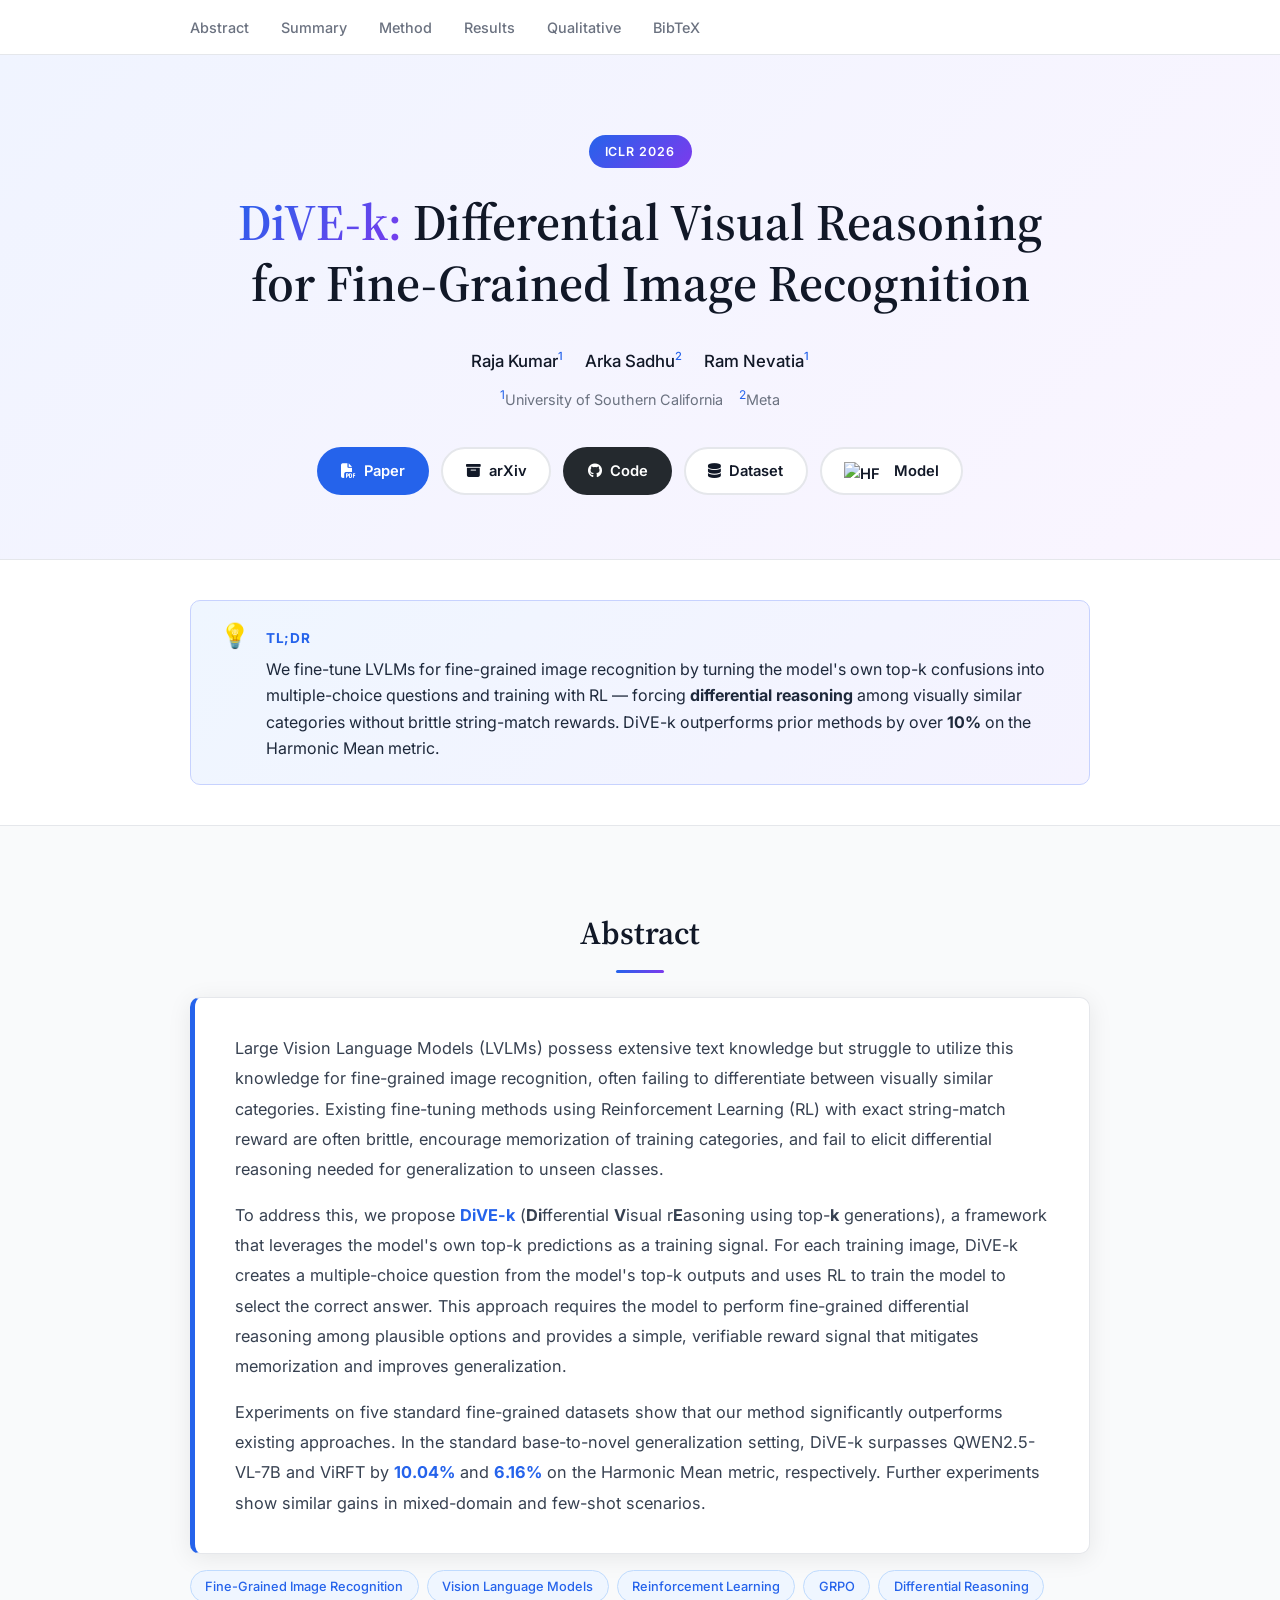
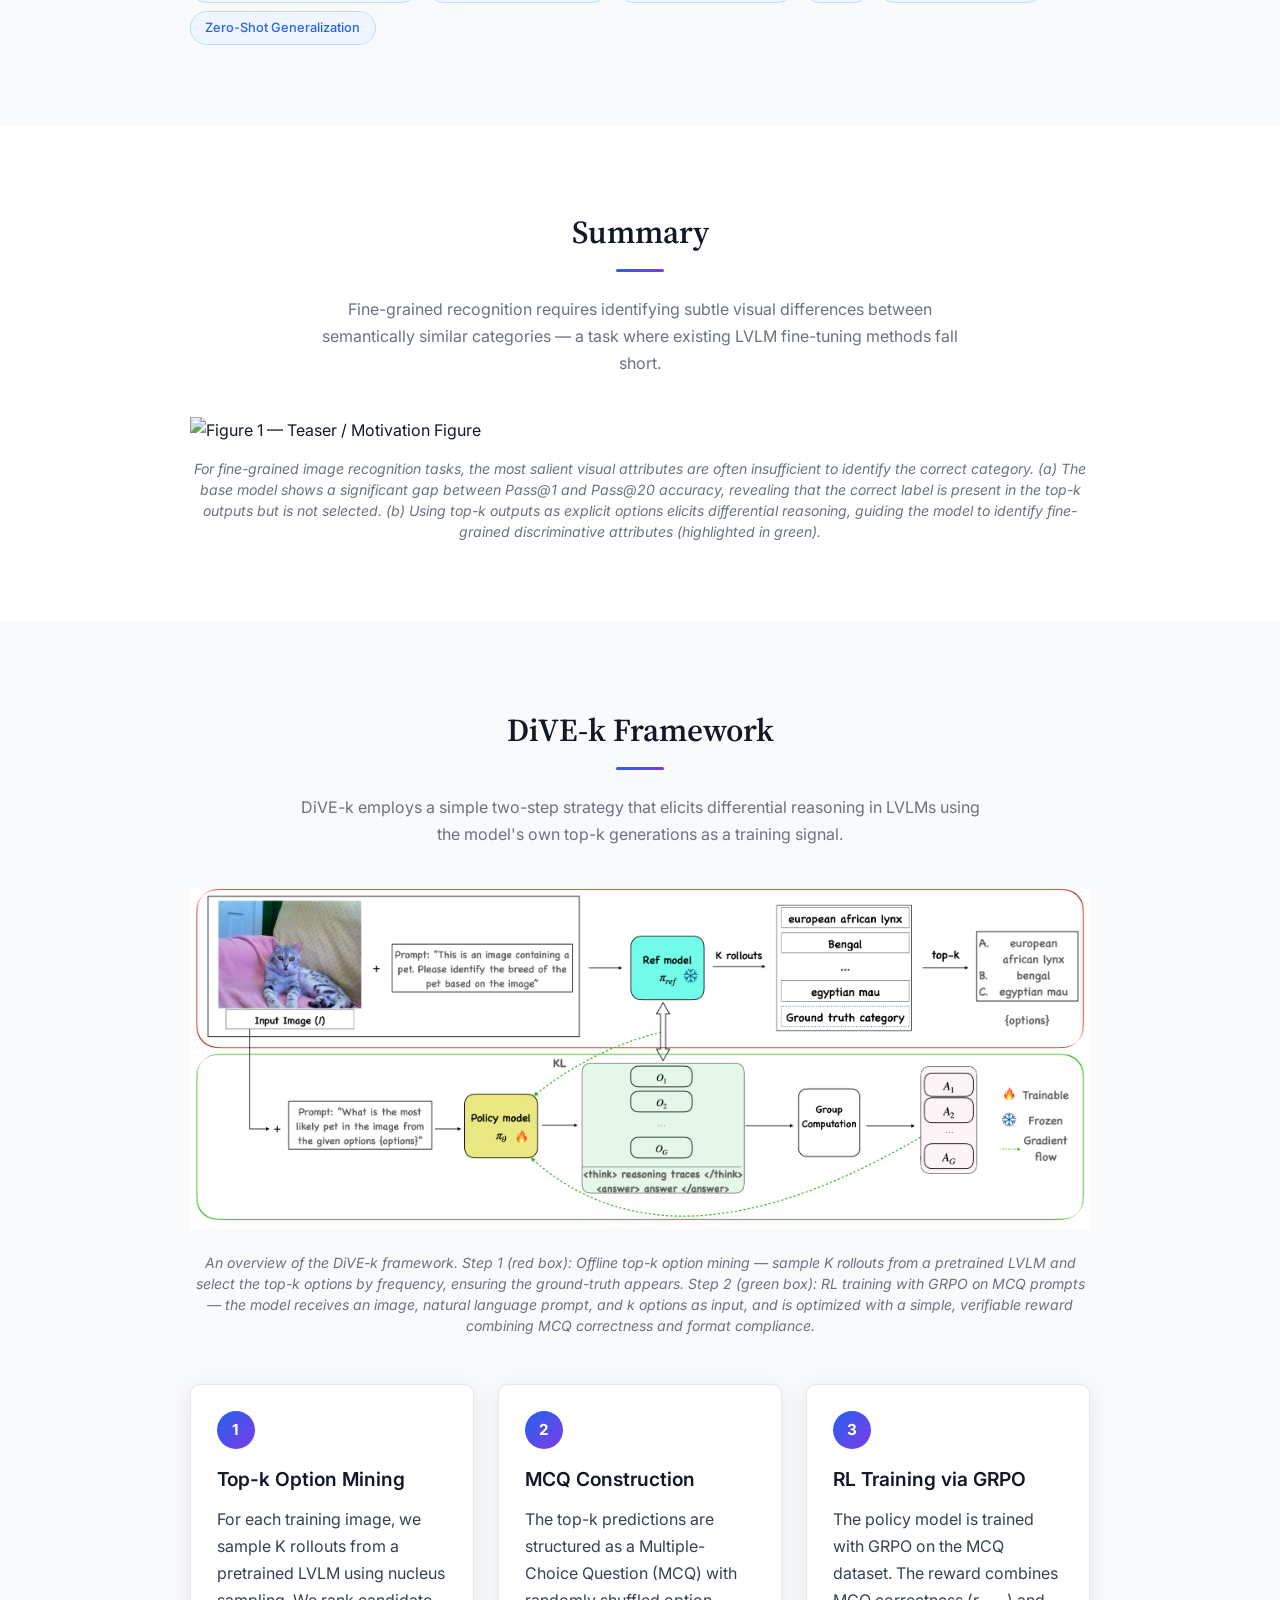
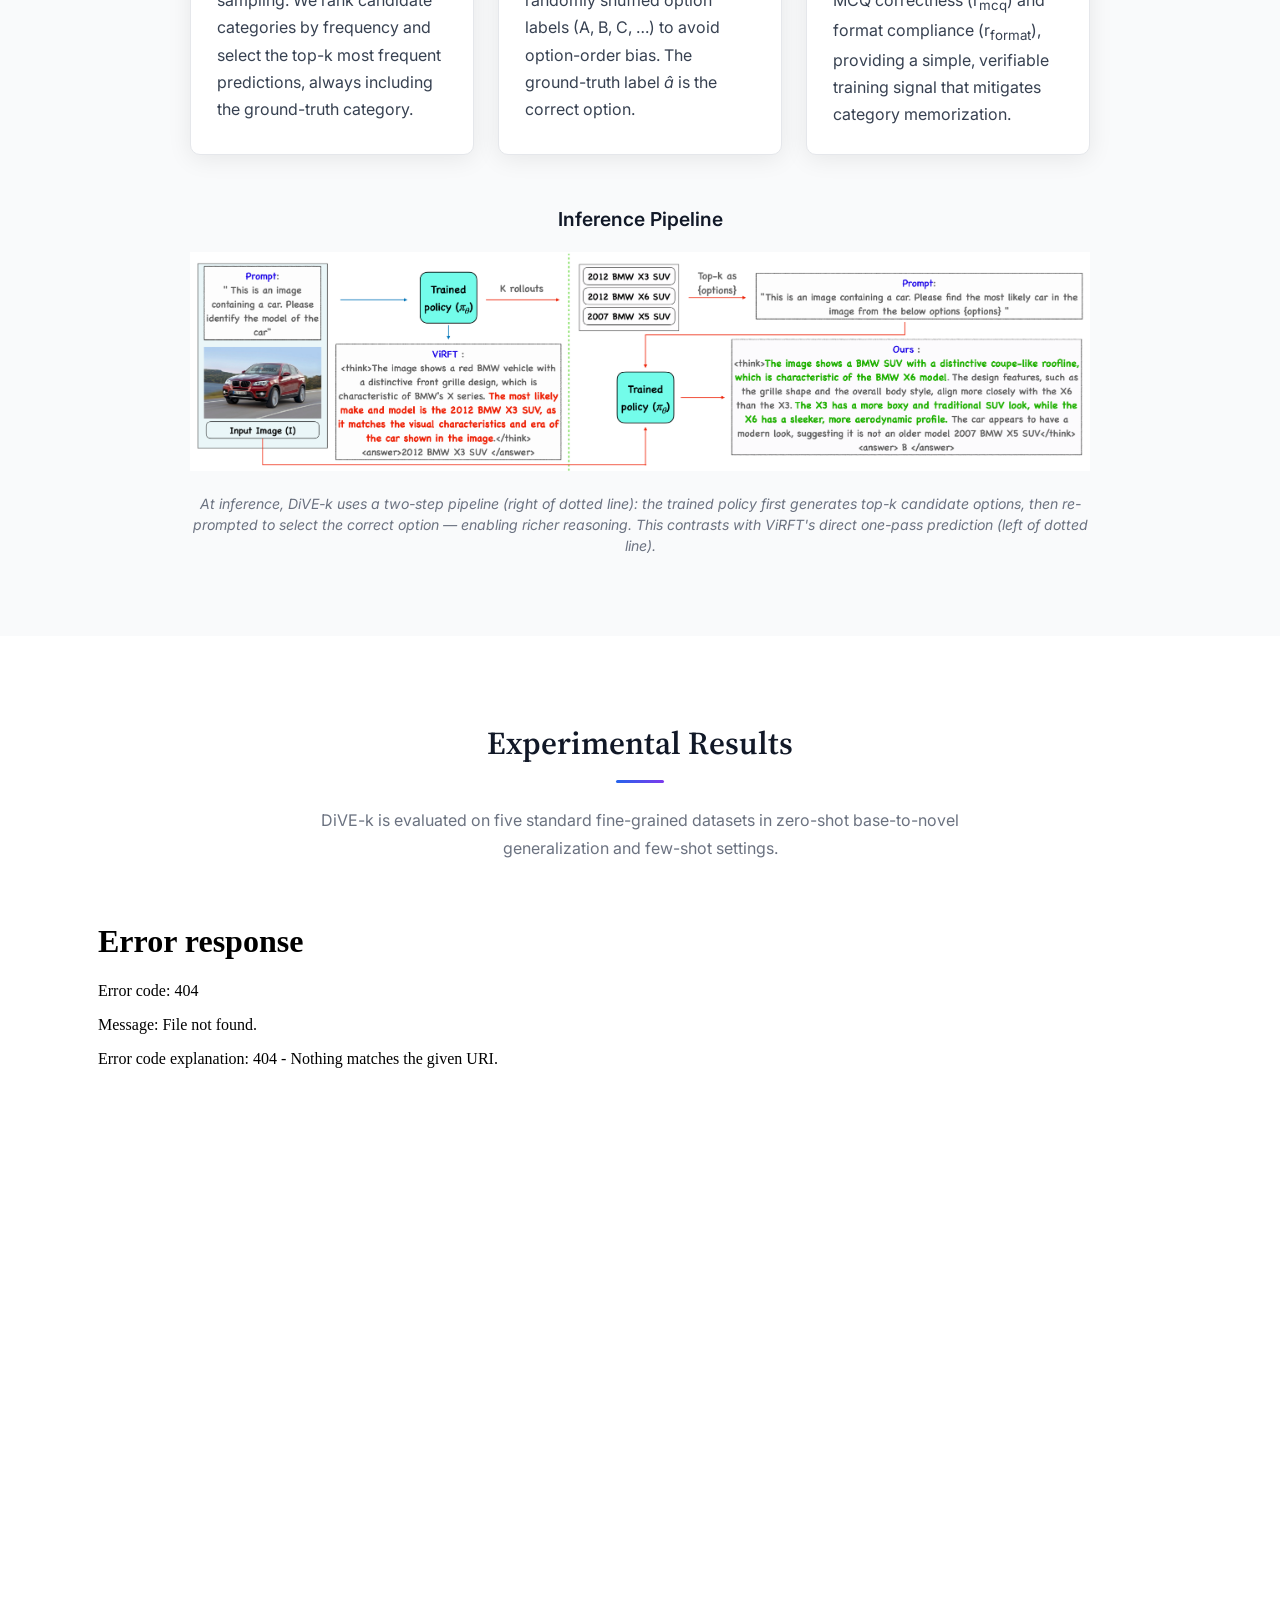
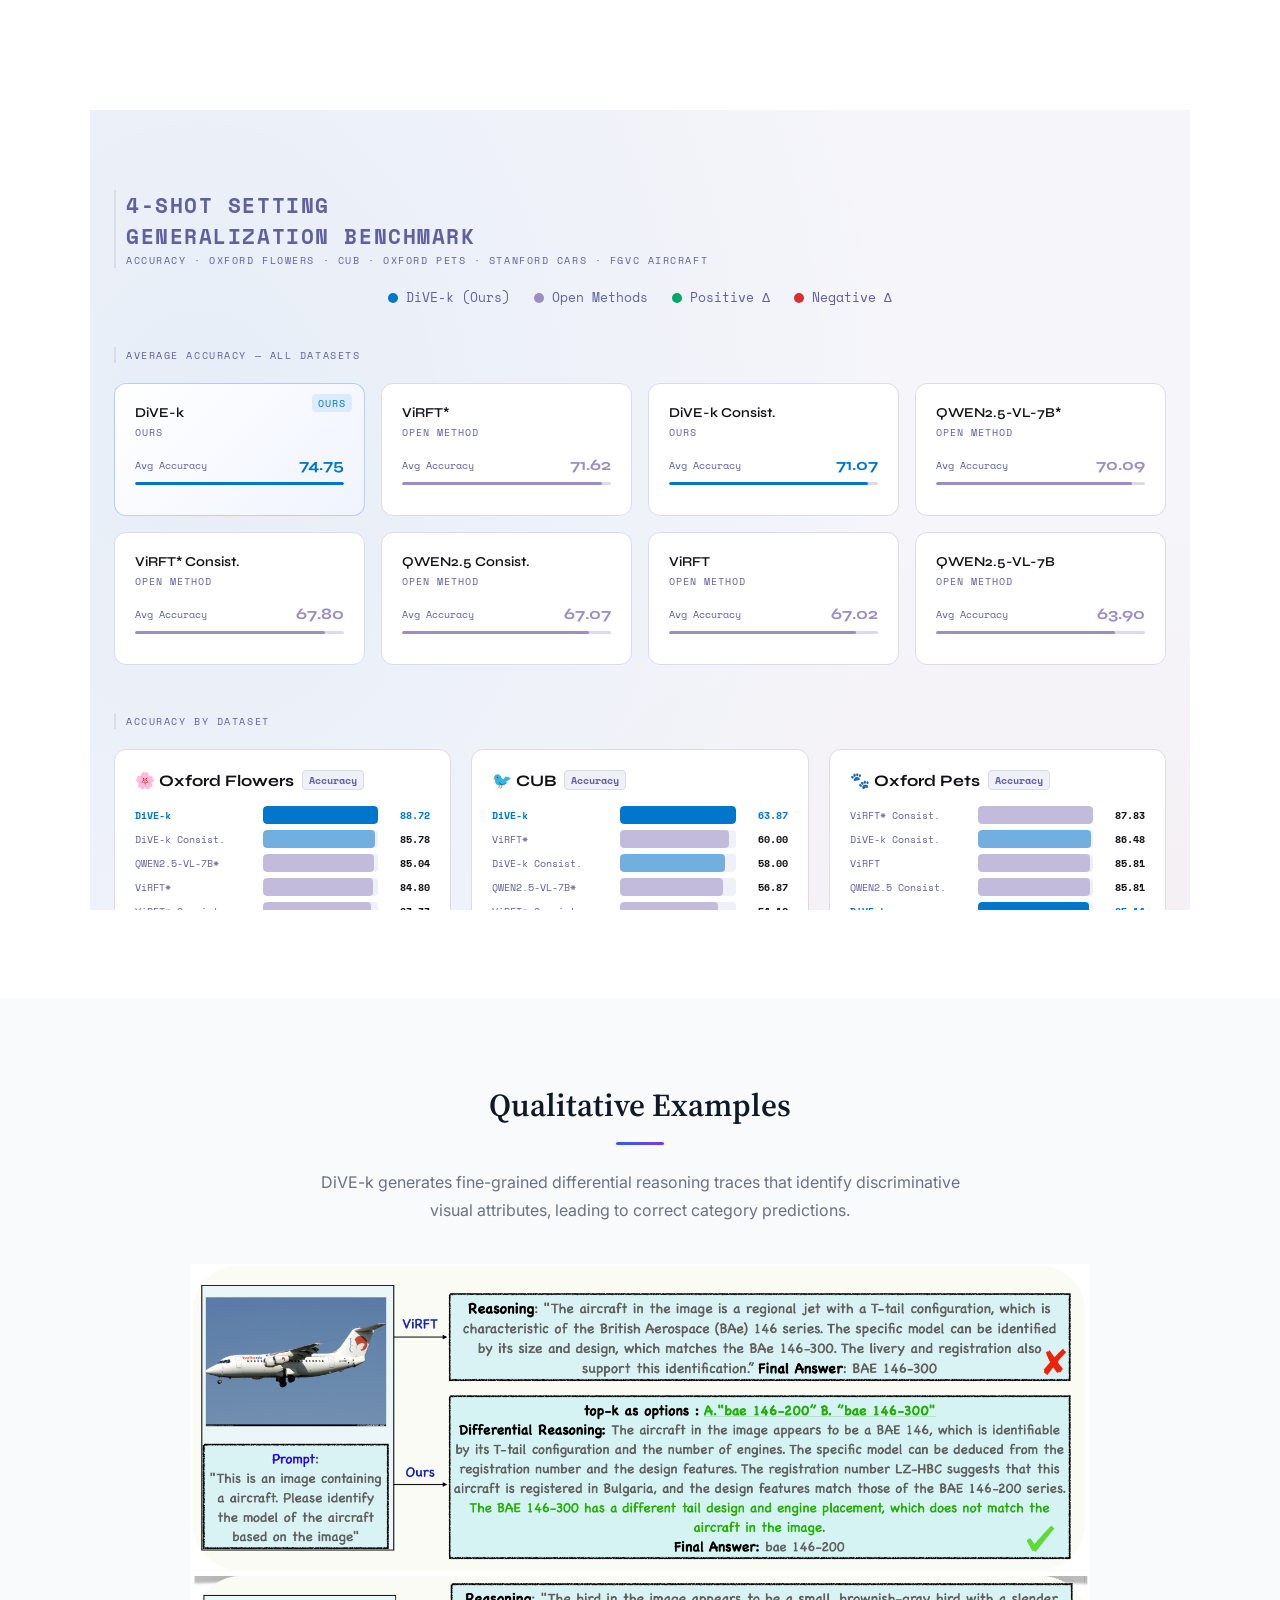
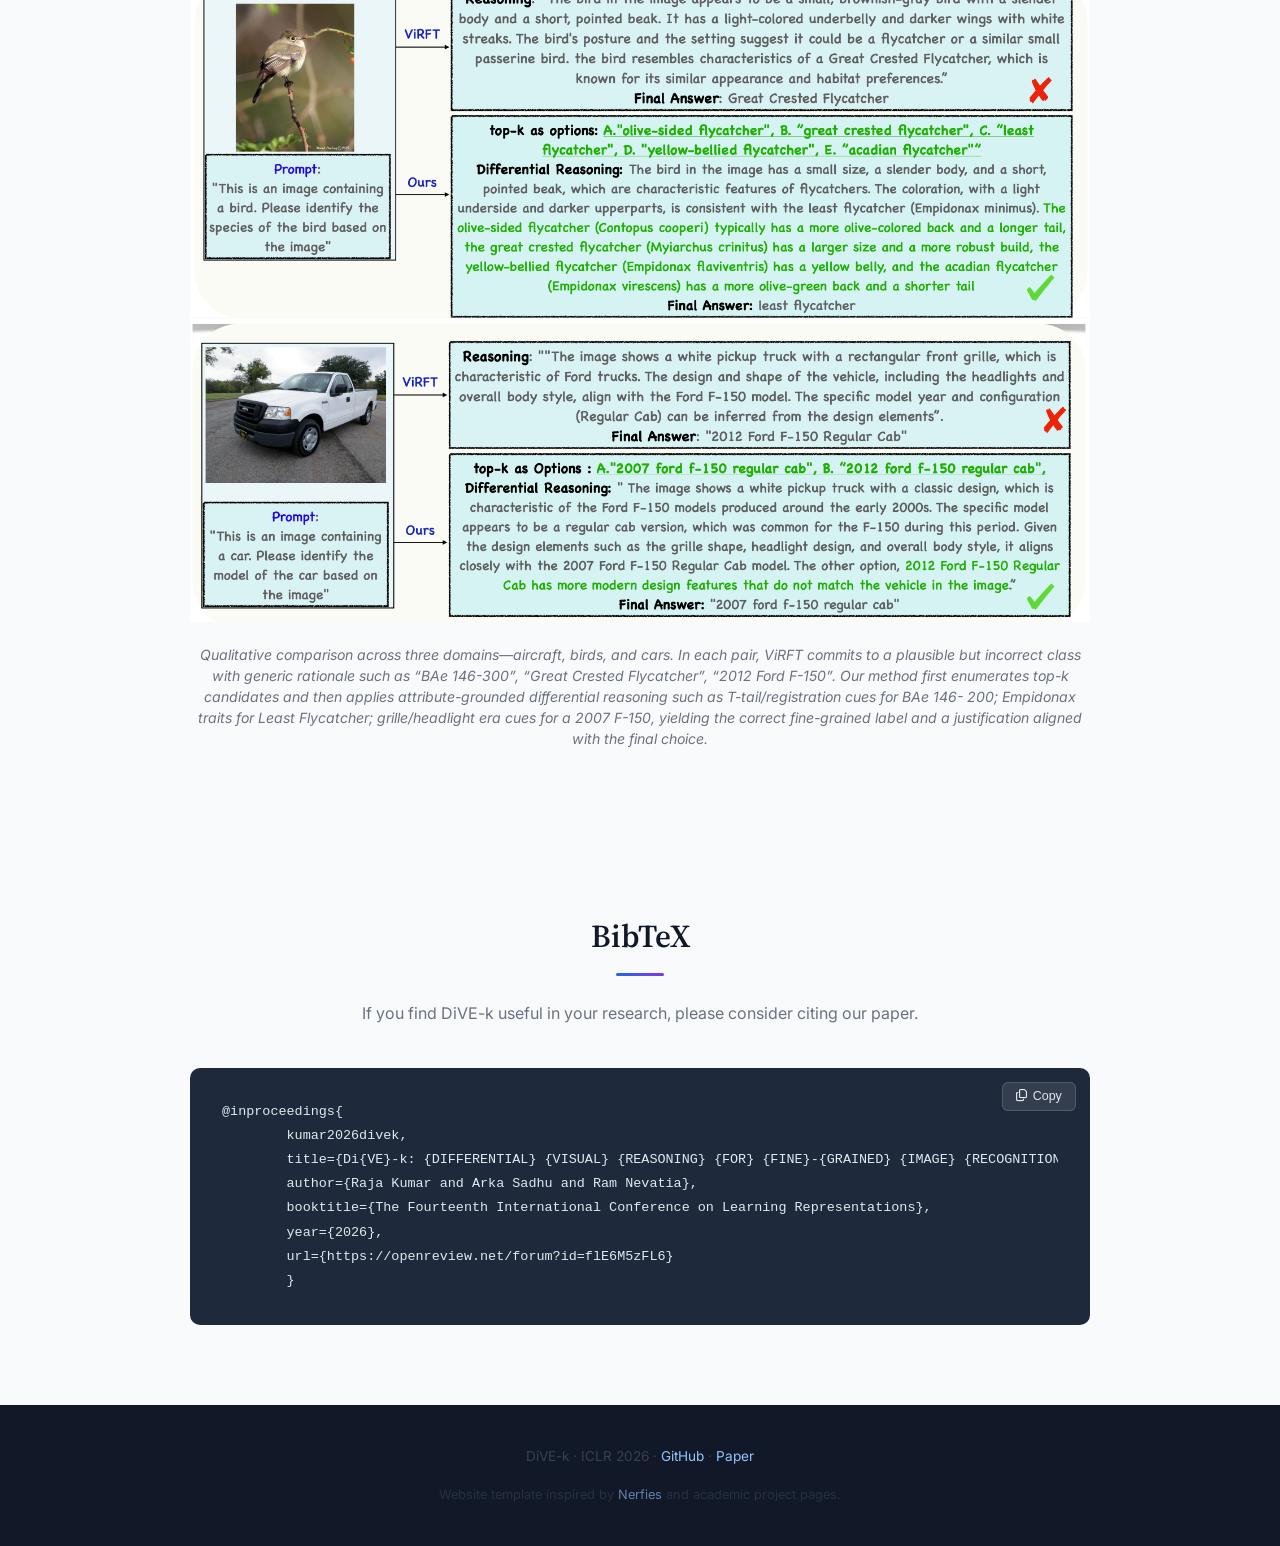
==== projects/dive-k.html @ 1f3d6943 "add dive-k project page" ====
<!DOCTYPE html>
<html lang="en">
<head>
  <meta charset="UTF-8" />
  <meta name="viewport" content="width=device-width, initial-scale=1.0"/>
  <title>DiVE-k: Differential Visual Reasoning for Fine-Grained Image Recognition</title>

  <!-- Fonts -->
  <link rel="preconnect" href="https://fonts.googleapis.com"/>
  <link rel="preconnect" href="https://fonts.gstatic.com" crossorigin/>
  <link href="https://fonts.googleapis.com/css2?family=Inter:wght@300;400;500;600;700&family=Source+Serif+4:ital,wght@0,400;0,600;1,400&display=swap" rel="stylesheet"/>

  <!-- Icons -->
  <link rel="stylesheet" href="https://cdnjs.cloudflare.com/ajax/libs/font-awesome/6.5.0/css/all.min.css"/>

  <style>
    /* ─── Reset & Base ─── */
    *, *::before, *::after { box-sizing: border-box; margin: 0; padding: 0; }

    :root {
      --primary:   #2563eb;
      --primary-d: #1e40af;
      --accent:    #7c3aed;
      --dark:      #111827;
      --muted:     #6b7280;
      --light:     #f9fafb;
      --border:    #e5e7eb;
      --radius:    10px;
      --shadow:    0 4px 24px rgba(0,0,0,.08);
    }

    html { scroll-behavior: smooth; }

    body {
      font-family: 'Inter', sans-serif;
      background: #ffffff;
      color: var(--dark);
      line-height: 1.7;
      font-size: 16px;
    }

    /* ─── Nav ─── */
    nav {
      position: sticky; top: 0; z-index: 100;
      background: rgba(255,255,255,.92);
      backdrop-filter: blur(12px);
      border-bottom: 1px solid var(--border);
      padding: 0 2rem;
    }
    nav ul {
      display: flex; gap: 2rem; list-style: none;
      max-width: 900px; margin: 0 auto; padding: .85rem 0;
    }
    nav a {
      text-decoration: none; color: var(--muted); font-size: .9rem; font-weight: 500;
      transition: color .2s;
    }
    nav a:hover { color: var(--primary); }

    /* ─── Hero ─── */
    header {
      background: linear-gradient(135deg, #f0f4ff 0%, #faf5ff 100%);
      padding: 5rem 2rem 4rem;
      text-align: center;
      border-bottom: 1px solid var(--border);
    }

    .venue-badge {
      display: inline-block;
      background: linear-gradient(135deg, var(--primary), var(--accent));
      color: #fff; font-size: .78rem; font-weight: 600;
      letter-spacing: .08em; padding: .35rem 1rem;
      border-radius: 50px; margin-bottom: 1.5rem;
      text-transform: uppercase;
    }

    h1 {
      font-family: 'Source Serif 4', serif;
      font-size: clamp(2rem, 4.5vw, 3.2rem);
      font-weight: 600; line-height: 1.2;
      max-width: 820px; margin: 0 auto 2rem;
      color: var(--dark);
    }
    h1 .method-name {
      background: linear-gradient(135deg, var(--primary), var(--accent));
      -webkit-background-clip: text; -webkit-text-fill-color: transparent;
    }

    .authors {
      display: flex; flex-wrap: wrap; justify-content: center;
      gap: .4rem 1.4rem; margin-bottom: .6rem;
    }
    .author {
      font-size: 1.05rem; font-weight: 500; color: var(--dark);
    }
    .author sup { color: var(--primary); font-size: .7rem; }
    .author a { color: inherit; text-decoration: none; }
    .author a:hover { color: var(--primary); text-decoration: underline; }

    .affiliations {
      color: var(--muted); font-size: .9rem; margin-bottom: 2.2rem;
    }
    .affiliations sup { color: var(--primary); }

    /* Buttons */
    .btn-row {
      display: flex; flex-wrap: wrap; gap: .75rem; justify-content: center;
    }
    .btn {
      display: inline-flex; align-items: center; gap: .5rem;
      padding: .6rem 1.4rem; border-radius: 50px; font-size: .92rem;
      font-weight: 600; text-decoration: none; transition: all .2s;
      border: 2px solid transparent;
    }
    .btn-primary { background: var(--primary); color: #fff; }
    .btn-primary:hover { background: var(--primary-d); }
    .btn-outline { background: #fff; color: var(--dark); border-color: var(--border); }
    .btn-outline:hover { border-color: var(--primary); color: var(--primary); }
    .btn-github { background: #24292e; color: #fff; }
    .btn-github:hover { background: #111; }

    /* ─── Sections ─── */
    section { padding: 5rem 2rem; }
    section:nth-child(even) { background: var(--light); }

    .container { max-width: 900px; margin: 0 auto; }
    .container-wide { max-width: 1100px; margin: 0 auto; }

    h2 {
      font-family: 'Source Serif 4', serif;
      font-size: 2rem; font-weight: 600;
      margin-bottom: 1.5rem; text-align: center;
      position: relative; padding-bottom: .8rem;
    }
    h2::after {
      content: ''; position: absolute; bottom: 0; left: 50%; transform: translateX(-50%);
      width: 48px; height: 3px;
      background: linear-gradient(90deg, var(--primary), var(--accent));
      border-radius: 2px;
    }

    h3 {
      font-size: 1.2rem; font-weight: 600; color: var(--dark); margin-bottom: .6rem;
    }

    p { color: #374151; margin-bottom: 1rem; }
    p:last-child { margin-bottom: 0; }

    /* ─── Abstract ─── */
    .abstract-box {
      background: #fff; border: 1px solid var(--border);
      border-left: 5px solid var(--primary);
      border-radius: var(--radius); padding: 2.2rem 2.5rem;
      box-shadow: var(--shadow);
      font-size: 1.02rem; line-height: 1.85;
    }

    /* ─── Placeholder image ─── */
    .img-placeholder {
      background: linear-gradient(135deg, #e0e7ff, #ede9fe);
      border: 2px dashed #a5b4fc;
      border-radius: var(--radius);
      display: flex; flex-direction: column;
      align-items: center; justify-content: center;
      color: var(--primary); font-size: .88rem; font-weight: 500;
      gap: .5rem; padding: 2rem; min-height: 280px;
      text-align: center;
    }
    .img-placeholder i { font-size: 2.5rem; opacity: .6; }
    .img-placeholder span { opacity: .75; }

    .fig-caption {
      text-align: center; margin-top: .85rem; font-size: .88rem;
      color: var(--muted); font-style: italic; line-height: 1.5;
    }
    .fig-caption b { font-style: normal; color: var(--dark); }

    /* ─── Teaser ─── */
    .teaser-grid {
      display: grid; grid-template-columns: 1fr 1fr; gap: 1.5rem; margin-top: 2.5rem;
    }
    @media(max-width:640px){ .teaser-grid { grid-template-columns: 1fr; } }

    /* ─── Method cards ─── */
    .step-grid {
      display: grid; grid-template-columns: repeat(auto-fit, minmax(240px, 1fr));
      gap: 1.5rem; margin-top: 2.5rem;
    }
    .step-card {
      background: #fff; border: 1px solid var(--border);
      border-radius: var(--radius); padding: 1.6rem;
      box-shadow: var(--shadow); transition: transform .2s;
    }
    .step-card:hover { transform: translateY(-3px); }
    .step-num {
      width: 38px; height: 38px; border-radius: 50%;
      background: linear-gradient(135deg, var(--primary), var(--accent));
      color: #fff; font-weight: 700; font-size: .95rem;
      display: flex; align-items: center; justify-content: center;
      margin-bottom: .9rem;
    }

    /* ─── Results table ─── */
    .table-wrapper {
      overflow-x: auto; margin-top: 2rem;
      border-radius: var(--radius); box-shadow: var(--shadow);
    }
    table {
      width: 100%; border-collapse: collapse;
      background: #fff; font-size: .88rem;
    }
    thead {
      background: linear-gradient(135deg, var(--primary), var(--accent));
      color: #fff;
    }
    th { padding: .85rem 1.1rem; text-align: center; font-weight: 600; }
    td { padding: .75rem 1.1rem; text-align: center; border-bottom: 1px solid var(--border); }
    tr:last-child td { border-bottom: none; }
    tr:nth-child(even) td { background: var(--light); }
    tr.ours td { background: #eff6ff; font-weight: 600; color: var(--primary-d); }
    tr.ours td:first-child::after {
      content: ' ★'; color: #f59e0b;
    }
    .metric-up { color: #16a34a; font-weight: 600; }

    /* ─── Comparison ─── */
    .compare-grid {
      display: grid; grid-template-columns: 1fr 1fr; gap: 1.5rem; margin-top: 2.5rem;
    }
    @media(max-width:640px){ .compare-grid { grid-template-columns: 1fr; } }

    /* ─── Stats bar ─── */
    .stats-row {
      display: flex; flex-wrap: wrap; gap: 1.5rem;
      justify-content: center; margin: 2.5rem 0;
    }
    .stat-box {
      background: #fff; border: 1px solid var(--border);
      border-radius: var(--radius); padding: 1.4rem 2rem;
      text-align: center; box-shadow: var(--shadow); min-width: 160px;
    }
    .stat-num {
      font-size: 2rem; font-weight: 700;
      background: linear-gradient(135deg, var(--primary), var(--accent));
      -webkit-background-clip: text; -webkit-text-fill-color: transparent;
    }
    .stat-label { font-size: .82rem; color: var(--muted); margin-top: .2rem; }

    /* ─── Video ─── */
    .video-placeholder {
      background: #111;
      border-radius: var(--radius);
      display: flex; align-items: center; justify-content: center;
      min-height: 360px; position: relative; overflow: hidden;
    }
    .video-placeholder::before {
      content: ''; position: absolute; inset: 0;
      background: linear-gradient(135deg, #1e1b4b55, #0f172a88);
    }
    .play-btn {
      position: relative; z-index: 1;
      width: 72px; height: 72px; border-radius: 50%;
      background: rgba(255,255,255,.15); backdrop-filter: blur(8px);
      border: 2px solid rgba(255,255,255,.4);
      display: flex; align-items: center; justify-content: center;
      cursor: pointer; flex-direction: column; gap: .3rem;
    }
    .play-btn i { font-size: 1.8rem; color: #fff; }
    .play-btn span { font-size: .72rem; color: rgba(255,255,255,.8); font-weight: 500; }

    /* ─── BibTeX ─── */
    .bib-box {
      background: #1e293b; border-radius: var(--radius);
      padding: 2rem; position: relative; margin-top: 1.5rem;
    }
    .bib-box pre {
      color: #e2e8f0; font-family: 'Fira Code', 'Courier New', monospace;
      font-size: .84rem; line-height: 1.8; overflow-x: auto;
      white-space: pre; tab-size: 2;
    }
    .bib-box .copy-btn {
      position: absolute; top: .9rem; right: .9rem;
      background: rgba(255,255,255,.1); color: #e2e8f0;
      border: 1px solid rgba(255,255,255,.15); border-radius: 6px;
      padding: .4rem .8rem; font-size: .78rem; cursor: pointer;
      transition: background .2s; display: flex; align-items: center; gap: .35rem;
    }
    .bib-box .copy-btn:hover { background: rgba(255,255,255,.2); }

    /* ─── Keywords ─── */
    .tags { display: flex; flex-wrap: wrap; gap: .5rem; margin-top: 1rem; }
    .tag {
      background: #eff6ff; color: var(--primary);
      border: 1px solid #bfdbfe; border-radius: 50px;
      padding: .3rem .9rem; font-size: .8rem; font-weight: 500;
    }

    /* ─── Footer ─── */
    footer {
      background: var(--dark); color: #9ca3af;
      text-align: center; padding: 2.5rem 1rem; font-size: .85rem;
    }
    footer a { color: #93c5fd; text-decoration: none; }
    footer a:hover { text-decoration: underline; }

    /* ─── Utils ─── */
    .section-intro { text-align: center; max-width: 680px; margin: 0 auto 2.5rem; color: var(--muted); }
    strong.hl { color: var(--primary); }
    .mt-1 { margin-top: 1rem; }
    .mt-2 { margin-top: 2rem; }
    .mt-3 { margin-top: 3rem; }
    .text-center { text-align: center; }
  </style>
</head>

<body>

<!-- ─── Navigation ─── -->
<nav>
  <ul>
    <li><a href="#abstract">Abstract</a></li>
    <li><a href="#teaser">Summary</a></li>
    <li><a href="#method">Method</a></li>
    <li><a href="#results">Results</a></li>
    <li><a href="#qualitative">Qualitative</a></li>
    <li><a href="#bibtex">BibTeX</a></li>
  </ul>
</nav>

<!-- ─── Hero Header ─── -->
<header>
  <!-- <img src="general_figure.png" alt="DiVE-k" style="width:20%;"> -->
  <div class="venue-badge">ICLR 2026</div>

  <h1>
    <span class="method-name">DiVE-k:</span> Differential Visual Reasoning for Fine-Grained Image Recognition
  </h1>

  <div class="authors">
    <span class="author"><a href="https://raja-kumar.github.io/">Raja Kumar</a><sup>1</sup></span>
    <span class="author"><a href="https://theshadow29.github.io/">Arka Sadhu</a><sup>2</sup></span>
    <span class="author"><a href="https://sites.usc.edu/iris-cvlab/professor-ram-nevatia/">Ram Nevatia</a><sup>1</sup></span>
  </div>

  <div class="affiliations">
    <sup>1</sup>University of Southern California &nbsp;&nbsp;
    <sup>2</sup>Meta
  </div>

  <div class="btn-row">
    <a href="ICLR_2026_Camera_ready.pdf" class="btn btn-primary" target="_blank">
      <i class="fas fa-file-pdf"></i> Paper
    </a>
    <a href="https://arxiv.org/abs/2511.18305" class="btn btn-outline" target="_blank">
      <i class="fas fa-archive"></i> arXiv
    </a>
    <a href="https://github.com/raja-kumar/DiVE-k" class="btn btn-github" target="_blank">
      <i class="fab fa-github"></i> Code
    </a>
    <a href="https://huggingface.co/collections/raja-kumar/dive-k" class="btn btn-outline">
      <i class="fas fa-database"></i> Dataset
    </a>
    <a href="https://huggingface.co/collections/raja-kumar/dive-k" class="btn btn-outline">
      <img src="https://huggingface.co/front/assets/huggingface_logo-noborder.svg" 
           height="18" style="vertical-align:middle;margin-right:6px;" alt="HF"/>
      Model
    </a>
  </div>

  <!-- Key Stats -->
  <!-- <div class="stats-row" style="margin-top:3rem;">
    <div class="stat-box">
      <div class="stat-num">+10.04%</div>
      <div class="stat-label">vs. QWEN2.5-VL-7B<br/>(Harmonic Mean)</div>
    </div>
    <div class="stat-box">
      <div class="stat-num">+6.16%</div>
      <div class="stat-label">vs. ViRFT<br/>(Harmonic Mean)</div>
    </div>
    <div class="stat-box">
      <div class="stat-num">5</div>
      <div class="stat-label">Fine-Grained<br/>Benchmarks</div>
    </div>
    <div class="stat-box">
      <div class="stat-num">+7.73%</div>
      <div class="stat-label">vs. ViRFT<br/>(4-Shot Setting)</div>
    </div>
  </div> -->
</header>

<section id="tldr" style="padding:2.5rem 2rem; background:#fff; border-bottom:1px solid var(--border);">
  <div class="container">
    <div style="display:flex; align-items:flex-start; gap:1rem; background:linear-gradient(135deg,#eff6ff,#f5f3ff); border:1px solid #c7d2fe; border-radius:var(--radius); padding:1.4rem 1.8rem;">
      <span style="font-size:1.5rem; line-height:1;">💡</span>
      <div>
        <span style="font-weight:700; font-size:.85rem; letter-spacing:.06em; text-transform:uppercase; color:var(--primary);">TL;DR</span>
        <p style="margin:.3rem 0 0; color:#1e293b; font-size:1rem; line-height:1.65;">
          We fine-tune LVLMs for fine-grained image recognition by turning the model's own
          top-k confusions into multiple-choice questions and training with RL — forcing
          <strong>differential reasoning</strong> among visually similar categories without
          brittle string-match rewards. DiVE-k outperforms prior methods by over
          <strong>10%</strong> on the Harmonic Mean metric.
        </p>
      </div>
    </div>
  </div>
</section>


<!-- ─── Abstract ─── -->
<section id="abstract">
  <div class="container">
    <h2>Abstract</h2>
    <div class="abstract-box">
      <p>
        Large Vision Language Models (LVLMs) possess extensive text knowledge but struggle to
        utilize this knowledge for fine-grained image recognition, often failing to differentiate
        between visually similar categories. Existing fine-tuning methods using Reinforcement
        Learning (RL) with exact string-match reward are often brittle, encourage memorization
        of training categories, and fail to elicit differential reasoning needed for generalization
        to unseen classes.
      </p>
      <p>
        To address this, we propose <strong class="hl">DiVE-k</strong> (<strong>Di</strong>fferential
        <strong>V</strong>isual r<strong>E</strong>asoning using top-<strong>k</strong> generations),
        a framework that leverages the model's own top-k predictions as a training signal. For each
        training image, DiVE-k creates a multiple-choice question from the model's top-k outputs and
        uses RL to train the model to select the correct answer. This approach requires the model to
        perform fine-grained differential reasoning among plausible options and provides a simple,
        verifiable reward signal that mitigates memorization and improves generalization.
      </p>
      <p>
        Experiments on five standard fine-grained datasets show that our method significantly
        outperforms existing approaches. In the standard base-to-novel generalization setting,
        DiVE-k surpasses QWEN2.5-VL-7B and ViRFT by <strong class="hl">10.04%</strong> and
        <strong class="hl">6.16%</strong> on the Harmonic Mean metric, respectively. Further
        experiments show similar gains in mixed-domain and few-shot scenarios.
      </p>
    </div>

    <div class="tags mt-1">
      <span class="tag">Fine-Grained Image Recognition</span>
      <span class="tag">Vision Language Models</span>
      <span class="tag">Reinforcement Learning</span>
      <span class="tag">GRPO</span>
      <span class="tag">Differential Reasoning</span>
      <span class="tag">Zero-Shot Generalization</span>
    </div>
  </div>
</section>

<!-- ─── Teaser ─── -->
<section id="teaser">
  <div class="container">
    <h2>Summary</h2>
    <p class="section-intro">
      Fine-grained recognition requires identifying subtle visual differences between
      semantically similar categories — a task where existing LVLM fine-tuning methods fall short.
    </p>

    <!-- Main teaser figure -->
    <img src="figure1.jpg" alt="Figure 1 — Teaser / Motivation Figure" style="width:100%;">
    <p class="fig-caption">
      For fine-grained image recognition tasks, the most salient visual attributes
      are often insufficient to identify the correct category. (a) The base model shows a significant
      gap between Pass@1 and Pass@20 accuracy, revealing that the correct label is present in the
      top-k outputs but is not selected. (b) Using top-k outputs as explicit options elicits
      <em>differential reasoning</em>, guiding the model to identify fine-grained discriminative
      attributes (highlighted in green).
    </p>

    <!-- <div class="teaser-grid mt-2">
      <div>
        <div class="img-placeholder" style="min-height:220px;">
          <i class="fas fa-chart-bar"></i>
          <span>Pass@K Accuracy Plot</span>
          <span style="font-size:.78rem;opacity:.5;">figure1a.png</span>
        </div>
        <p class="fig-caption"><b>(a)</b> Pass@K accuracy gap for QWEN2.5-VL-7B across five datasets.</p>
      </div>
      <div>
        <div class="img-placeholder" style="min-height:220px;">
          <i class="fas fa-brain"></i>
          <span>Differential Reasoning Comparison</span>
          <span style="font-size:.78rem;opacity:.5;">figure1b.png</span>
        </div>
        <p class="fig-caption"><b>(b)</b> Top-k as options forces fine-grained differential reasoning vs. generic visual cues.</p>
      </div>
    </div>
  </div> -->
</section>

<!-- ─── Method ─── -->
<section id="method">
  <div class="container">
    <h2>DiVE-k Framework</h2>
    <p class="section-intro">
      DiVE-k employs a simple two-step strategy that elicits differential reasoning in
      LVLMs using the model's own top-k generations as a training signal.
    </p>

    <!-- Framework overview figure -->
    <img src="method.png" alt="Figure 2 — DiVE-k Framework Overview" style="width:100%;">
    <p class="fig-caption">
      An overview of the DiVE-k framework. <em>Step 1 (red box):</em> Offline
      top-k option mining — sample K rollouts from a pretrained LVLM and select the top-k
      options by frequency, ensuring the ground-truth appears. <em>Step 2 (green box):</em>
      RL training with GRPO on MCQ prompts — the model receives an image, natural language
      prompt, and k options as input, and is optimized with a simple, verifiable reward combining
      MCQ correctness and format compliance.
    </p>

    <!-- Step cards -->
    <div class="step-grid mt-3">
      <div class="step-card">
        <div class="step-num">1</div>
        <h3>Top-k Option Mining</h3>
        <p>
          For each training image, we sample K rollouts from a pretrained LVLM using nucleus
          sampling. We rank candidate categories by frequency and select the top-k most
          frequent predictions, always including the ground-truth category.
        </p>
      </div>
      <div class="step-card">
        <div class="step-num">2</div>
        <h3>MCQ Construction</h3>
        <p>
          The top-k predictions are structured as a Multiple-Choice Question (MCQ) with
          randomly shuffled option labels (A, B, C, …) to avoid option-order bias. The
          ground-truth label <em>â</em> is the correct option.
        </p>
      </div>
      <div class="step-card">
        <div class="step-num">3</div>
        <h3>RL Training via GRPO</h3>
        <p>
          The policy model is trained with GRPO on the MCQ dataset. The reward combines
          MCQ correctness (r<sub>mcq</sub>) and format compliance (r<sub>format</sub>), providing
          a simple, verifiable training signal that mitigates category memorization.
        </p>
      </div>
    </div>

    <!-- Inference pipeline figure -->
    <div class="mt-3">
      <h3 class="text-center" style="margin-bottom:1rem;">Inference Pipeline</h3>
      <img src="inference.png" alt="Figure 3 — Inference Pipeline Comparison" style="width:100%;">
      <p class="fig-caption">
        At inference, DiVE-k uses a two-step pipeline (right of dotted line):
        the trained policy first generates top-k candidate options, then re-prompted to select
        the correct option — enabling richer reasoning. This contrasts with ViRFT's direct
        one-pass prediction (left of dotted line).
      </p>
    </div>
  </div>
</section>

<!-- ─── Results ─── -->
<section id="results">
  <div class="container-wide">
    <h2>Experimental Results</h2>
    <p class="section-intro">
      DiVE-k is evaluated on five standard fine-grained datasets in zero-shot
      base-to-novel generalization and few-shot settings.
    </p>

    <!-- Results figure placeholder -->
    <!-- <div class="img-placeholder" style="min-height:300px;">
      <i class="fas fa-chart-line"></i>
      <span><b>Main Results Figure</b></span>
      <span>Replace with bar chart / radar chart comparing all methods across datasets</span>
      <span style="font-size:.78rem;opacity:.5;">Suggested: results_main.png</span>
    </div> -->

    <iframe src="results.html" width="100%" height="800px" frameborder="0" style="border:none;"></iframe>

    <!-- Table 1: Base-to-Novel -->
    <!-- <h3 class="mt-3" style="text-align:center;">Table 1: Base-to-Novel Generalization (Harmonic Mean)</h3>
    <div class="table-wrapper">
      <table>
        <thead>
          <tr>
            <th>Method</th>
            <th>OxfordFlowers</th>
            <th>CUB-200</th>
            <th>Stanford Cars</th>
            <th>FGVC Aircraft</th>
            <th>Avg HM ↑</th>
          </tr>
        </thead>
        <tbody>
          <tr>
            <td>QWEN2.5-VL-7B (base)</td>
            <td>–</td><td>–</td><td>–</td><td>–</td>
            <td>XX.X</td>
          </tr>
          <tr>
            <td>SFT (Full)</td>
            <td>–</td><td>–</td><td>–</td><td>–</td>
            <td>XX.X</td>
          </tr>
          <tr>
            <td>SFT (LoRA)</td>
            <td>–</td><td>–</td><td>–</td><td>–</td>
            <td>XX.X</td>
          </tr>
          <tr>
            <td>ViRFT</td>
            <td>–</td><td>–</td><td>–</td><td>–</td>
            <td>XX.X</td>
          </tr>
          <tr>
            <td>Gemini 2.5 Flash-light</td>
            <td>–</td><td>–</td><td>–</td><td>–</td>
            <td>XX.X</td>
          </tr>
          <tr class="ours">
            <td>DiVE-k (Ours)</td>
            <td>–</td><td>–</td><td>–</td><td>–</td>
            <td class="metric-up">XX.X (+10.04%)</td>
          </tr>
        </tbody>
      </table>
    </div>
    <p class="fig-caption">
      Replace dashes with actual numbers from Table 1 of the paper. DiVE-k surpasses all baselines on the Harmonic Mean metric.
    </p> -->

    <iframe src="4_shot_results.html" width="100%" height="800px" frameborder="0" style="border:none;"></iframe>

    <!-- Table 2: Few-Shot -->
    <!-- <h3 class="mt-3" style="text-align:center;">Table 2: Few-Shot Performance (4-Shot)</h3>
    <div class="table-wrapper">
      <table>
        <thead>
          <tr>
            <th>Method</th>
            <th>OxfordFlowers</th>
            <th>CUB-200</th>
            <th>Stanford Cars</th>
            <th>FGVC Aircraft</th>
            <th>Average ↑</th>
          </tr>
        </thead>
        <tbody>
          <tr>
            <td>QWEN2.5-VL-7B (base)</td>
            <td>–</td><td>–</td><td>–</td><td>–</td><td>XX.X</td>
          </tr>
          <tr>
            <td>ViRFT</td>
            <td>–</td><td>–</td><td>–</td><td>–</td><td>XX.X</td>
          </tr>
          <tr class="ours">
            <td>DiVE-k (Ours)</td>
            <td>–</td><td>–</td><td>–</td><td>–</td>
            <td class="metric-up">XX.X (+7.73%)</td>
          </tr>
        </tbody>
      </table>
    </div>
    <p class="fig-caption">
      Replace dashes with actual numbers from Table 2 of the paper (4-shot setting).
    </p> -->

    <!-- Ablation figure -->
    <!-- <div class="mt-3">
      <h3 class="text-center" style="margin-bottom:1rem;">Ablation Studies</h3>
      <div class="compare-grid">
        <div>
          <div class="img-placeholder" style="min-height:220px;">
            <i class="fas fa-sliders-h"></i>
            <span>Ablation: Effect of k</span>
            <span style="font-size:.78rem;opacity:.5;">ablation_k.png</span>
          </div>
          <p class="fig-caption">Effect of varying k (number of top-k options) on performance.</p>
        </div>
        <div>
          <div class="img-placeholder" style="min-height:220px;">
            <i class="fas fa-trophy"></i>
            <span>Ablation: Reward Components</span>
            <span style="font-size:.78rem;opacity:.5;">ablation_reward.png</span>
          </div>
          <p class="fig-caption">Contribution of MCQ reward vs. format reward components.</p>
        </div>
      </div>
    </div>
  </div> -->
</section>

<!-- ─── Qualitative ─── -->
<section id="qualitative">
  <div class="container">
    <h2>Qualitative Examples</h2>
    <p class="section-intro">
      DiVE-k generates fine-grained differential reasoning traces that identify
      discriminative visual attributes, leading to correct category predictions.
    </p>
  
    <img src="Qual_comp.png" alt="Figure 4 — Qualitative Examples" style="width:100%;">

    <p class="fig-caption">
      Qualitative comparison across three domains—aircraft, birds, and cars. In each pair,
ViRFT commits to a plausible but incorrect class with generic rationale such as “BAe 146-300”,
“Great Crested Flycatcher”, “2012 Ford F-150”. Our method first enumerates top-k candidates and
then applies attribute-grounded differential reasoning such as T-tail/registration cues for BAe 146-
200; Empidonax traits for Least Flycatcher; grille/headlight era cues for a 2007 F-150, yielding the
correct fine-grained label and a justification aligned with the final choice.
    </p>
    <!-- Row 1 -->
    <!-- <div class="compare-grid mt-2">
      <div>
        <div class="img-placeholder" style="min-height:280px;">
          <i class="fas fa-dove"></i>
          <span>Qualitative Example 1 — Bird Species</span>
          <span>(e.g., Chipping Sparrow vs Field Sparrow vs Tree Sparrow)</span>
          <span style="font-size:.78rem;opacity:.5;">qual_example1.png</span>
        </div>
        <p class="fig-caption">
          <b>Bird recognition.</b> DiVE-k identifies subtle differences in crown color and
          beak shape that distinguish similar sparrow species.
        </p>
      </div>
      <div>
        <div class="img-placeholder" style="min-height:280px;">
          <i class="fas fa-car"></i>
          <span>Qualitative Example 2 — Car Model</span>
          <span>(e.g., BMW X3 2012 vs BMW X6 vs BMW X5 2007 SUV)</span>
          <span style="font-size:.78rem;opacity:.5;">qual_example2.png</span>
        </div>
        <p class="fig-caption">
          <b>Car recognition.</b> DiVE-k reasons about grille shape, roofline profile, and
          overall body style to correctly identify the car model and year.
        </p>
      </div>
    </div> -->

    <!-- Row 2 -->
    <!-- <div class="compare-grid mt-2">
      <div>
        <div class="img-placeholder" style="min-height:260px;">
          <i class="fas fa-cat"></i>
          <span>Qualitative Example 3 — Pet Breed</span>
          <span>(e.g., Bengal vs Egyptian Mau vs African Lynx)</span>
          <span style="font-size:.78rem;opacity:.5;">qual_example3.png</span>
        </div>
        <p class="fig-caption">
          <b>Pet breed recognition.</b> DiVE-k discriminates among similar cat breeds using
          coat pattern and facial structure.
        </p>
      </div>
      <div>
        <div class="img-placeholder" style="min-height:260px;">
          <i class="fas fa-seedling"></i>
          <span>Qualitative Example 4 — Flower Species</span>
          <span>OxfordFlowers-102 example</span>
          <span style="font-size:.78rem;opacity:.5;">qual_example4.png</span>
        </div>
        <p class="fig-caption">
          <b>Flower recognition.</b> DiVE-k uses petal arrangement and color gradient to
          differentiate visually similar flower species.
        </p>
      </div> -->
    <!-- </div> -->

    <!-- Video demo -->
    <!-- <div class="mt-3">
      <h3 class="text-center" style="margin-bottom:1rem;">Demo Video</h3>
      <div class="video-placeholder">
        <div class="play-btn">
          <i class="fas fa-play"></i>
          <span>Watch Demo</span>
        </div>
      </div>
      <p class="fig-caption mt-1">
        Replace the div above with: <video controls width="100%" style="border-radius:10px;"><source src="demo.mp4" type="video/mp4"></video> -->
        <!-- Replace with your demo video. You can also embed a YouTube video using an &lt;iframe&gt;.
      </p>
    </div>
  </div> -->
</section>

<!-- ─── BibTeX ─── -->
<section id="bibtex" style="background:#f8fafc;">
  <div class="container">
    <h2>BibTeX</h2>
    <p class="section-intro">
      If you find DiVE-k useful in your research, please consider citing our paper.
    </p>
    <div class="bib-box">
      <button class="copy-btn" onclick="copyBib()">
        <i class="far fa-copy"></i> Copy
      </button>
      <pre id="bibtex-code">@inproceedings{
        kumar2026divek,
        title={Di{VE}-k: {DIFFERENTIAL} {VISUAL} {REASONING} {FOR} {FINE}-{GRAINED} {IMAGE} {RECOGNITION}},
        author={Raja Kumar and Arka Sadhu and Ram Nevatia},
        booktitle={The Fourteenth International Conference on Learning Representations},
        year={2026},
        url={https://openreview.net/forum?id=flE6M5zFL6}
        }</pre>
    </div>
  </div>
</section>

<!-- ─── Acknowledgements ─── -->
<!-- <section>
  <div class="container text-center">
    <h2>Acknowledgements</h2>
    <p style="max-width:680px; margin:0 auto; color:var(--muted);">
      TODO: Add acknowledgements here -->
      <!-- We thank [collaborators, funding sources, compute providers] for their support.
      This work was supported in part by [grant / institution name].
    </p>
  </div>
</section>  -->

<!-- ─── Footer ─── -->
<footer>
  <p>
    DiVE-k &middot; ICLR 2026 &middot;
    <a href="https://github.com/raja-kumar/DiVE-k">GitHub</a> &middot;
    <a href="#">Paper</a>
  </p>
  <p style="margin-top:.5rem; font-size:.8rem; opacity:.6;">
    Website template inspired by
    <a href="https://nerfies.github.io" target="_blank">Nerfies</a> and academic project pages.
  </p>
</footer>

<!-- ─── Scripts ─── -->
<script>
  function copyBib() {
    const text = document.getElementById('bibtex-code').textContent;
    navigator.clipboard.writeText(text).then(() => {
      const btn = document.querySelector('.copy-btn');
      btn.innerHTML = '<i class="fas fa-check"></i> Copied!';
      setTimeout(() => { btn.innerHTML = '<i class="far fa-copy"></i> Copy'; }, 2000);
    });
  }
</script>

</body>
</html>
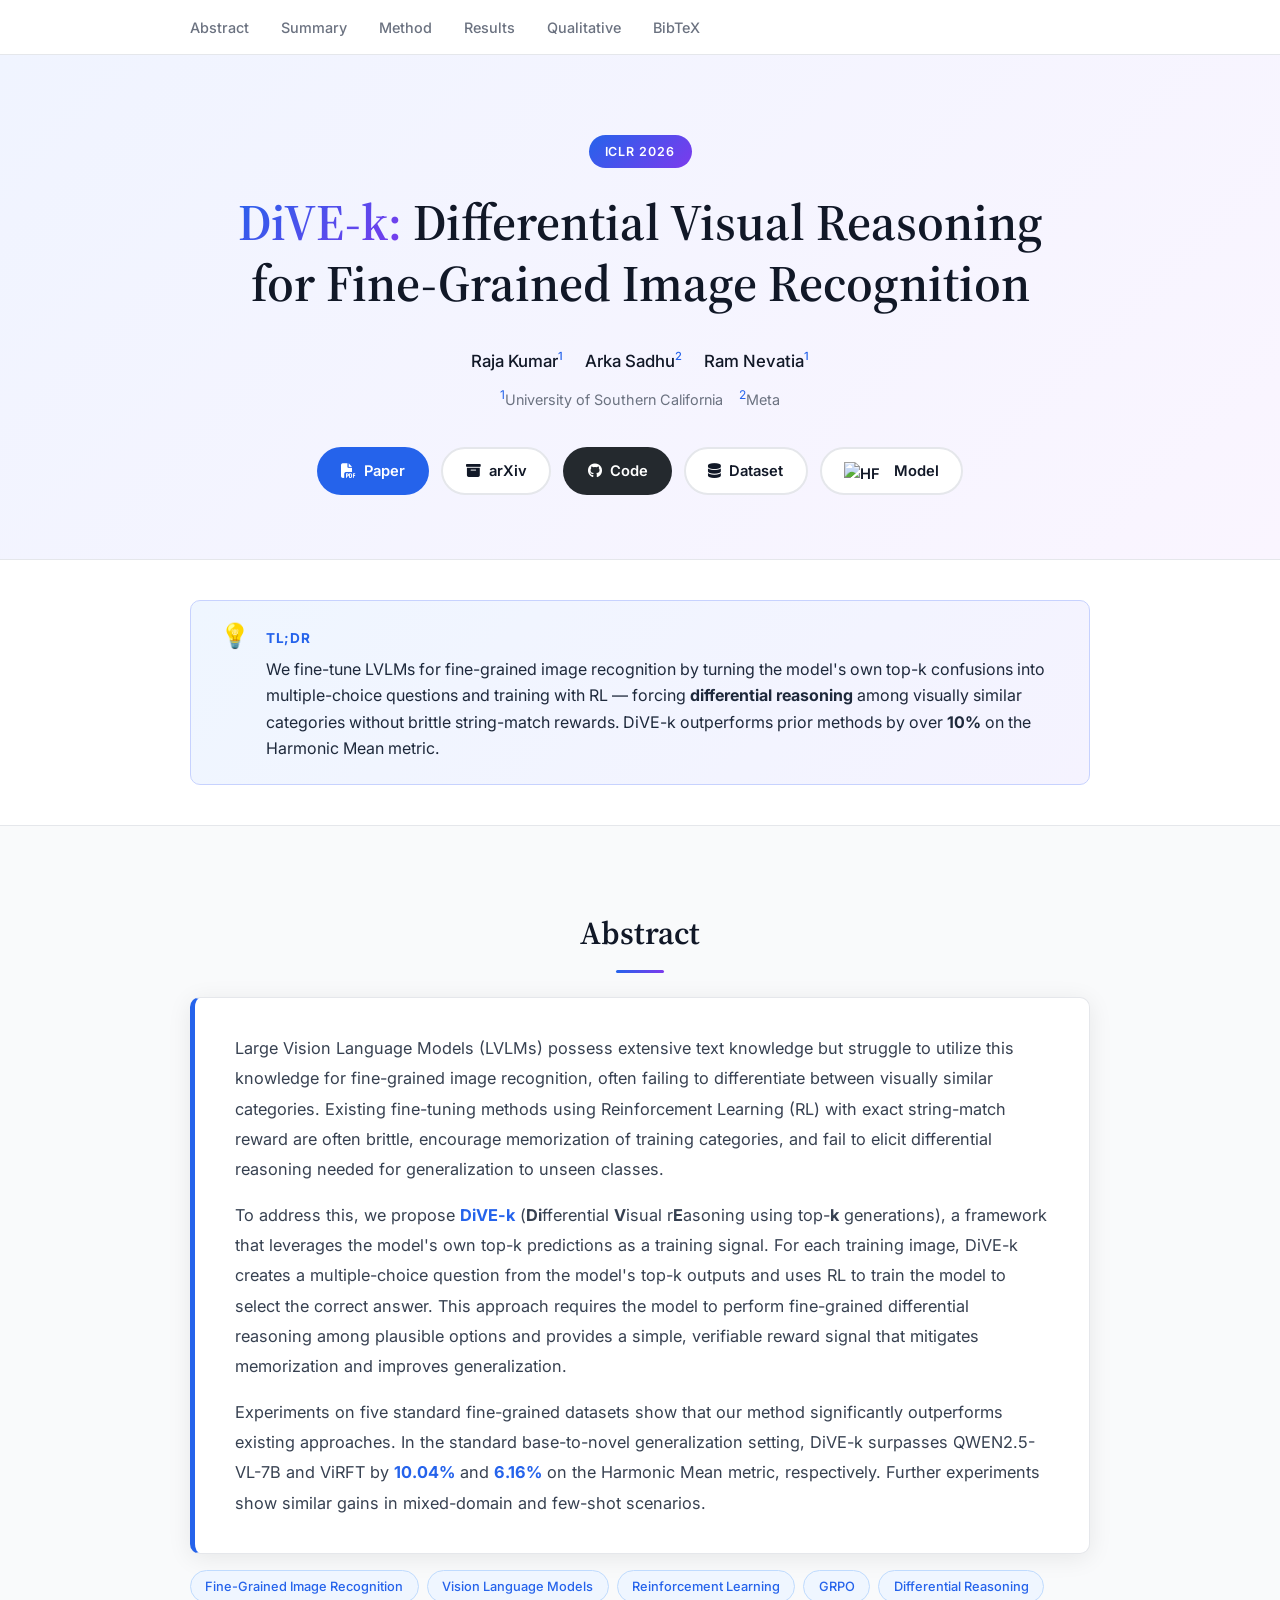
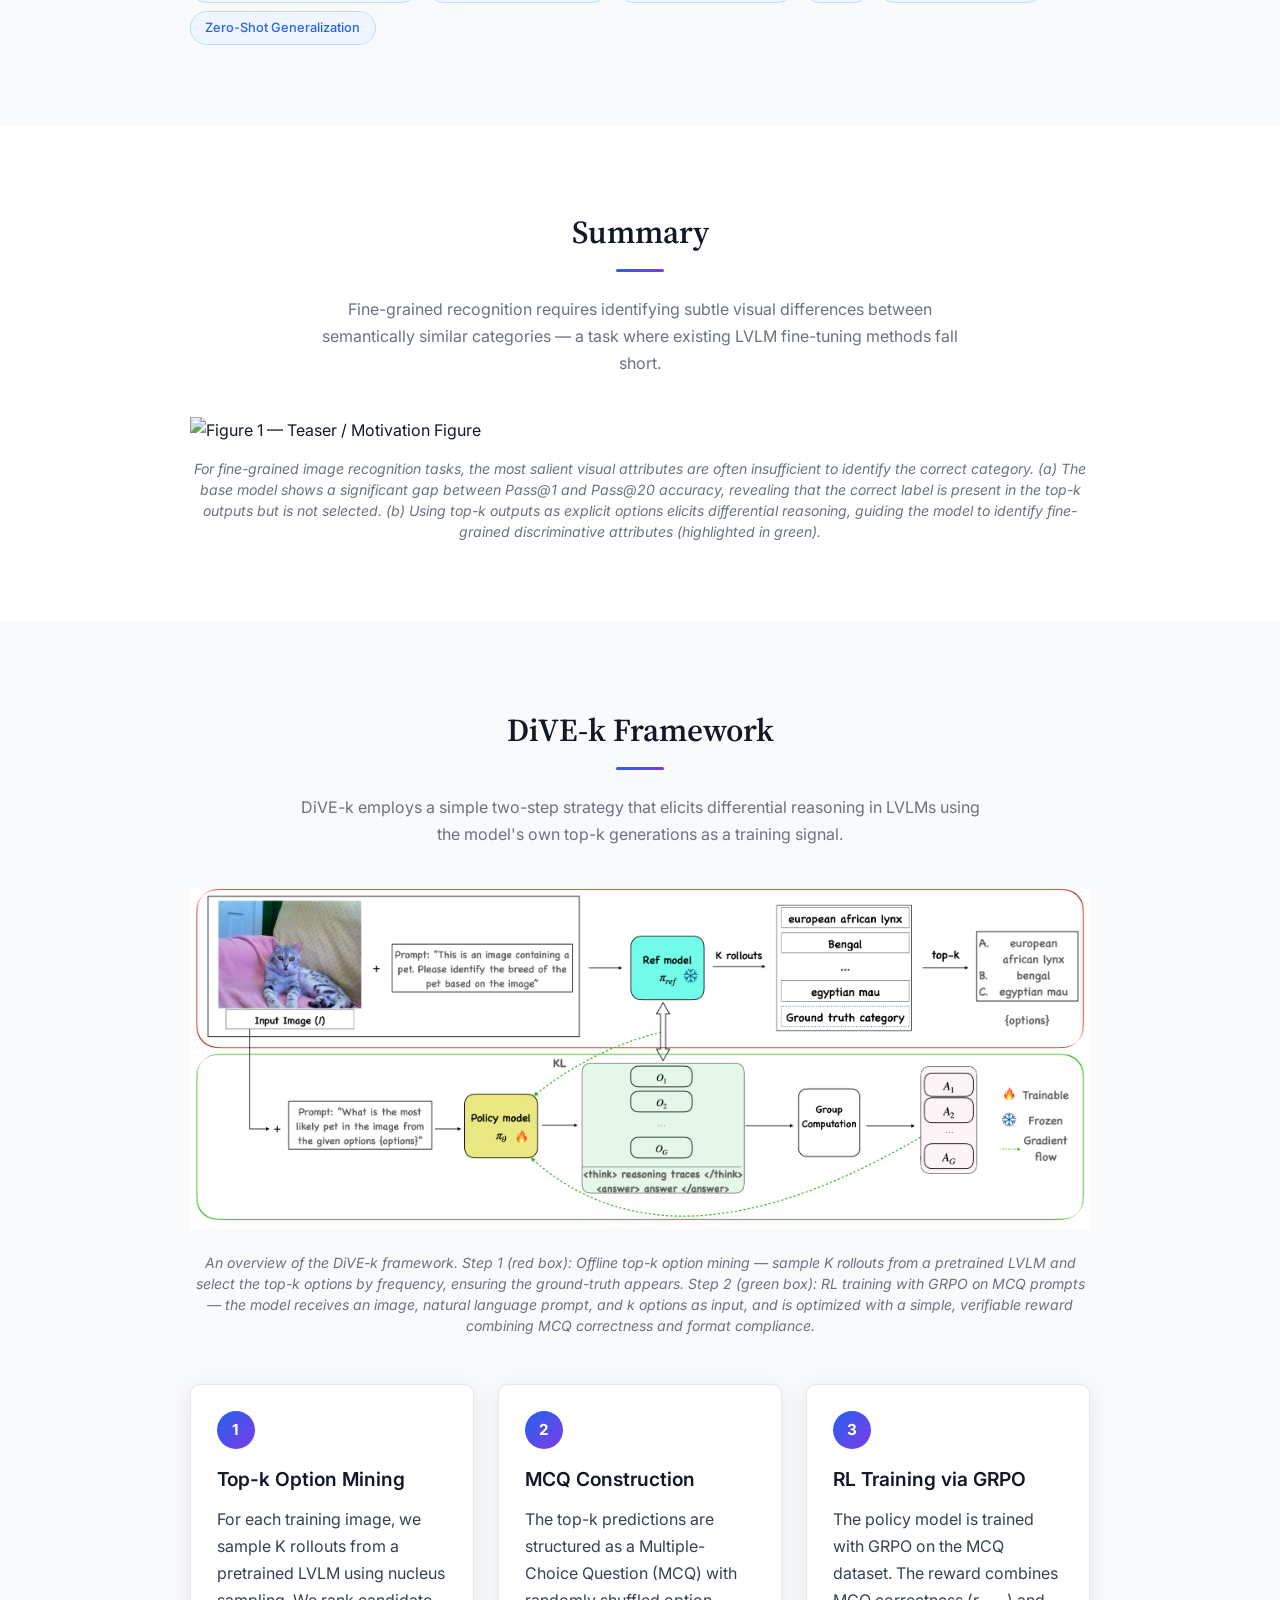
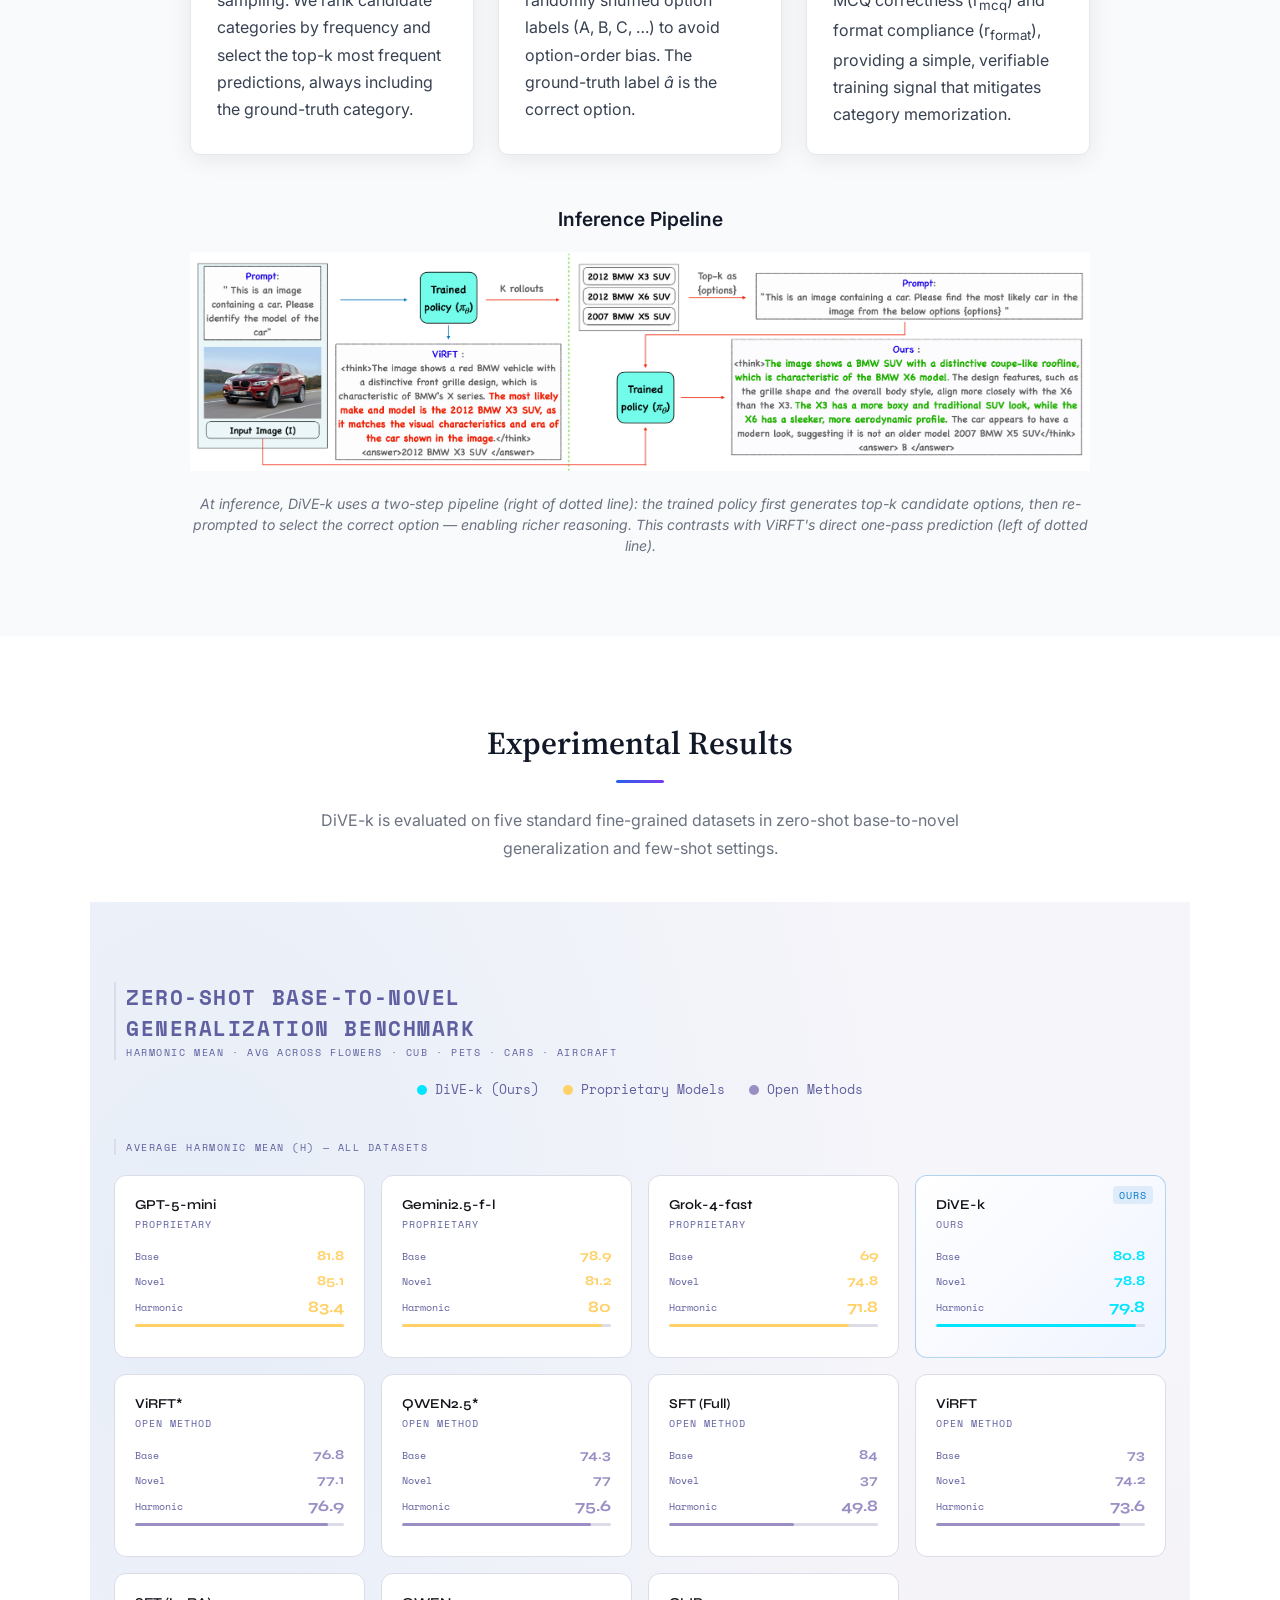
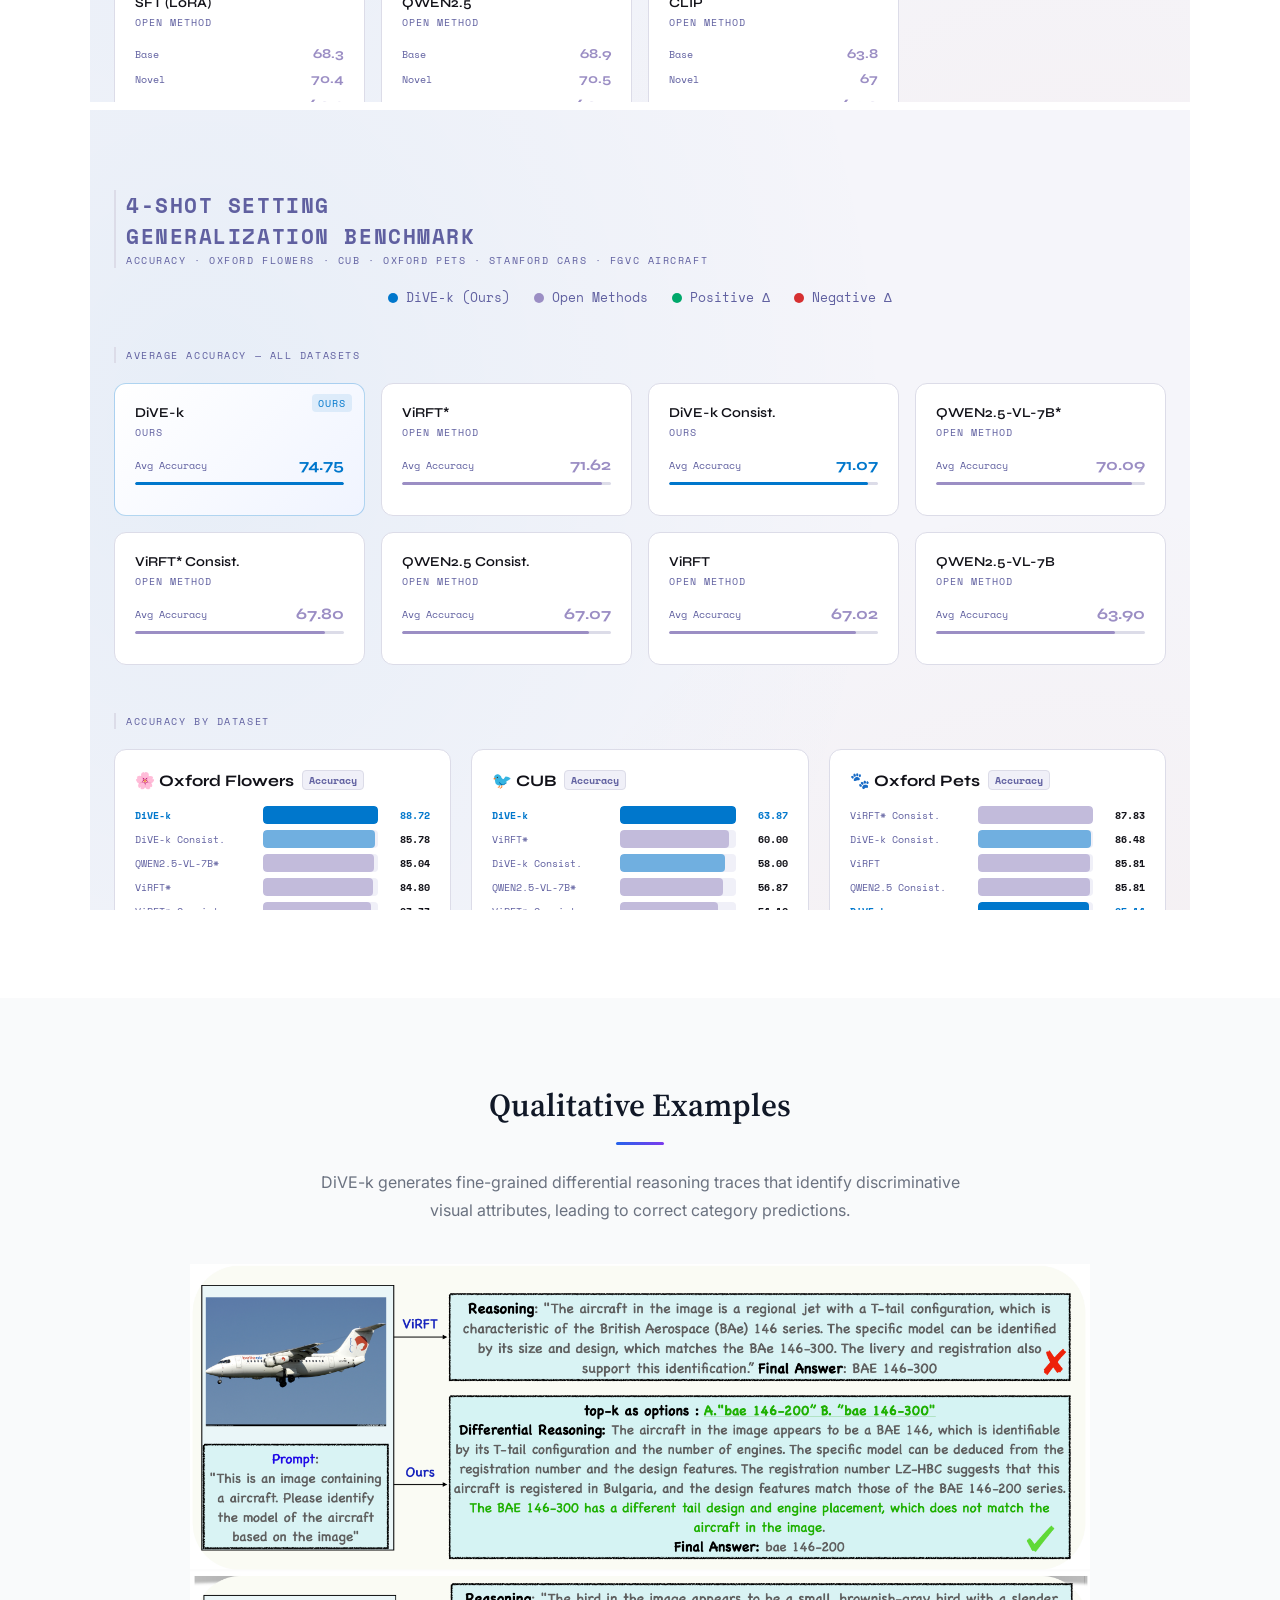
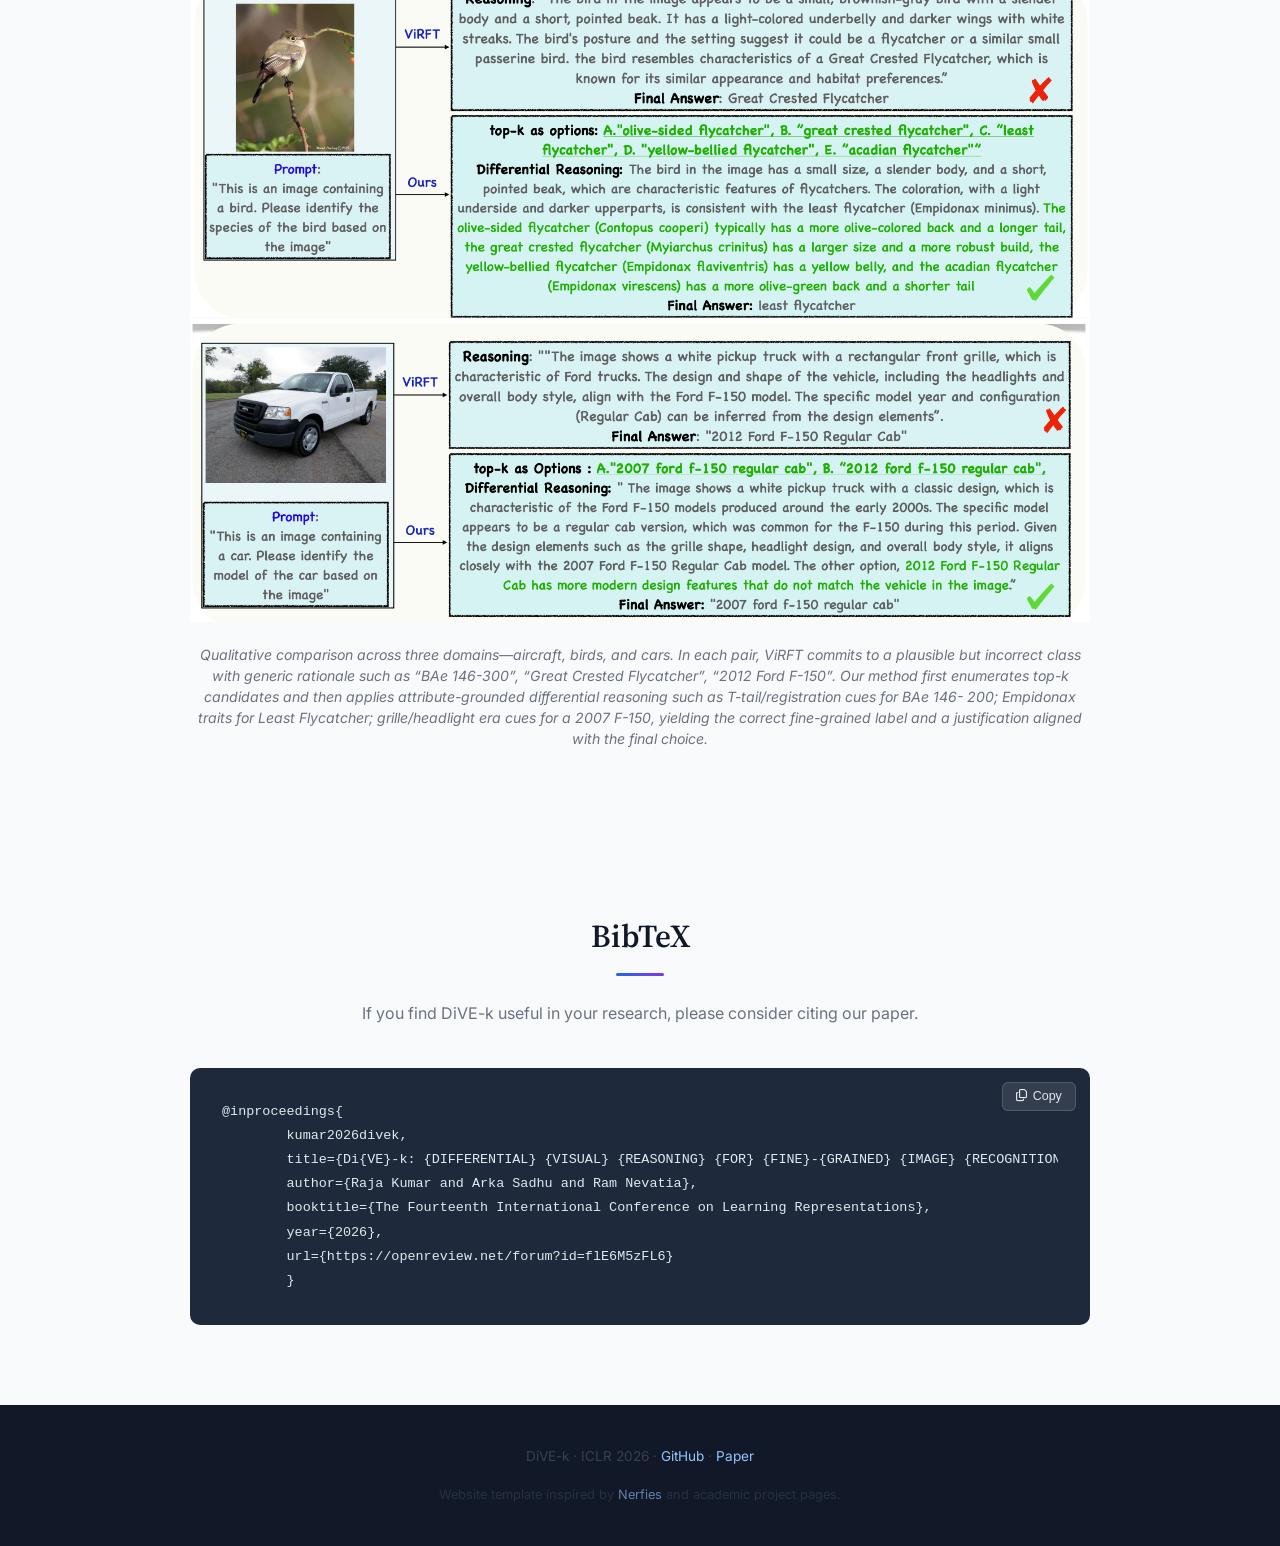
==== commit 62c9c7a8: "Fix iframe source filename" ====
--- a/projects/dive-k.html
+++ b/projects/dive-k.html
@@ -572,7 +572,7 @@
       <span style="font-size:.78rem;opacity:.5;">Suggested: results_main.png</span>
     </div> -->
 
-    <iframe src="results.html" width="100%" height="800px" frameborder="0" style="border:none;"></iframe>
+    <iframe src="Results.html" width="100%" height="800px" frameborder="0" style="border:none;"></iframe>
 
     <!-- Table 1: Base-to-Novel -->
     <!-- <h3 class="mt-3" style="text-align:center;">Table 1: Base-to-Novel Generalization (Harmonic Mean)</h3>
